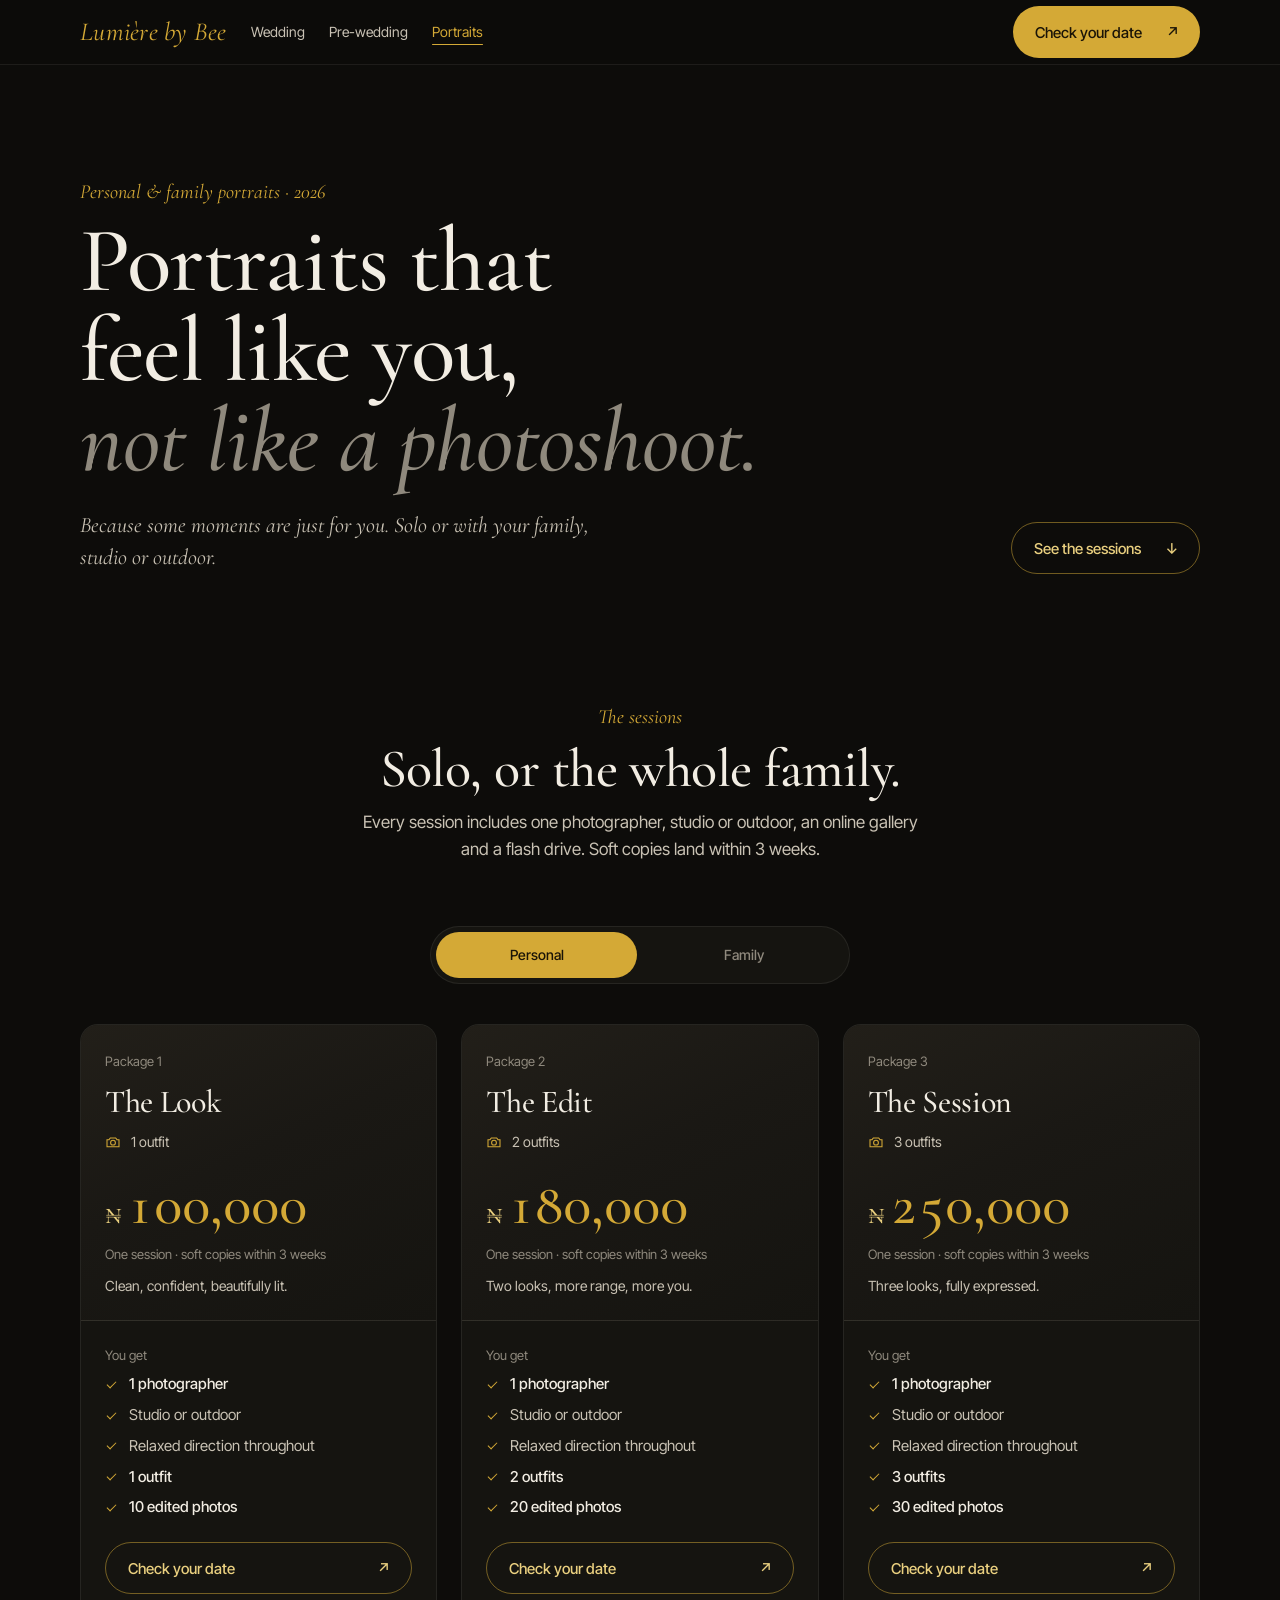
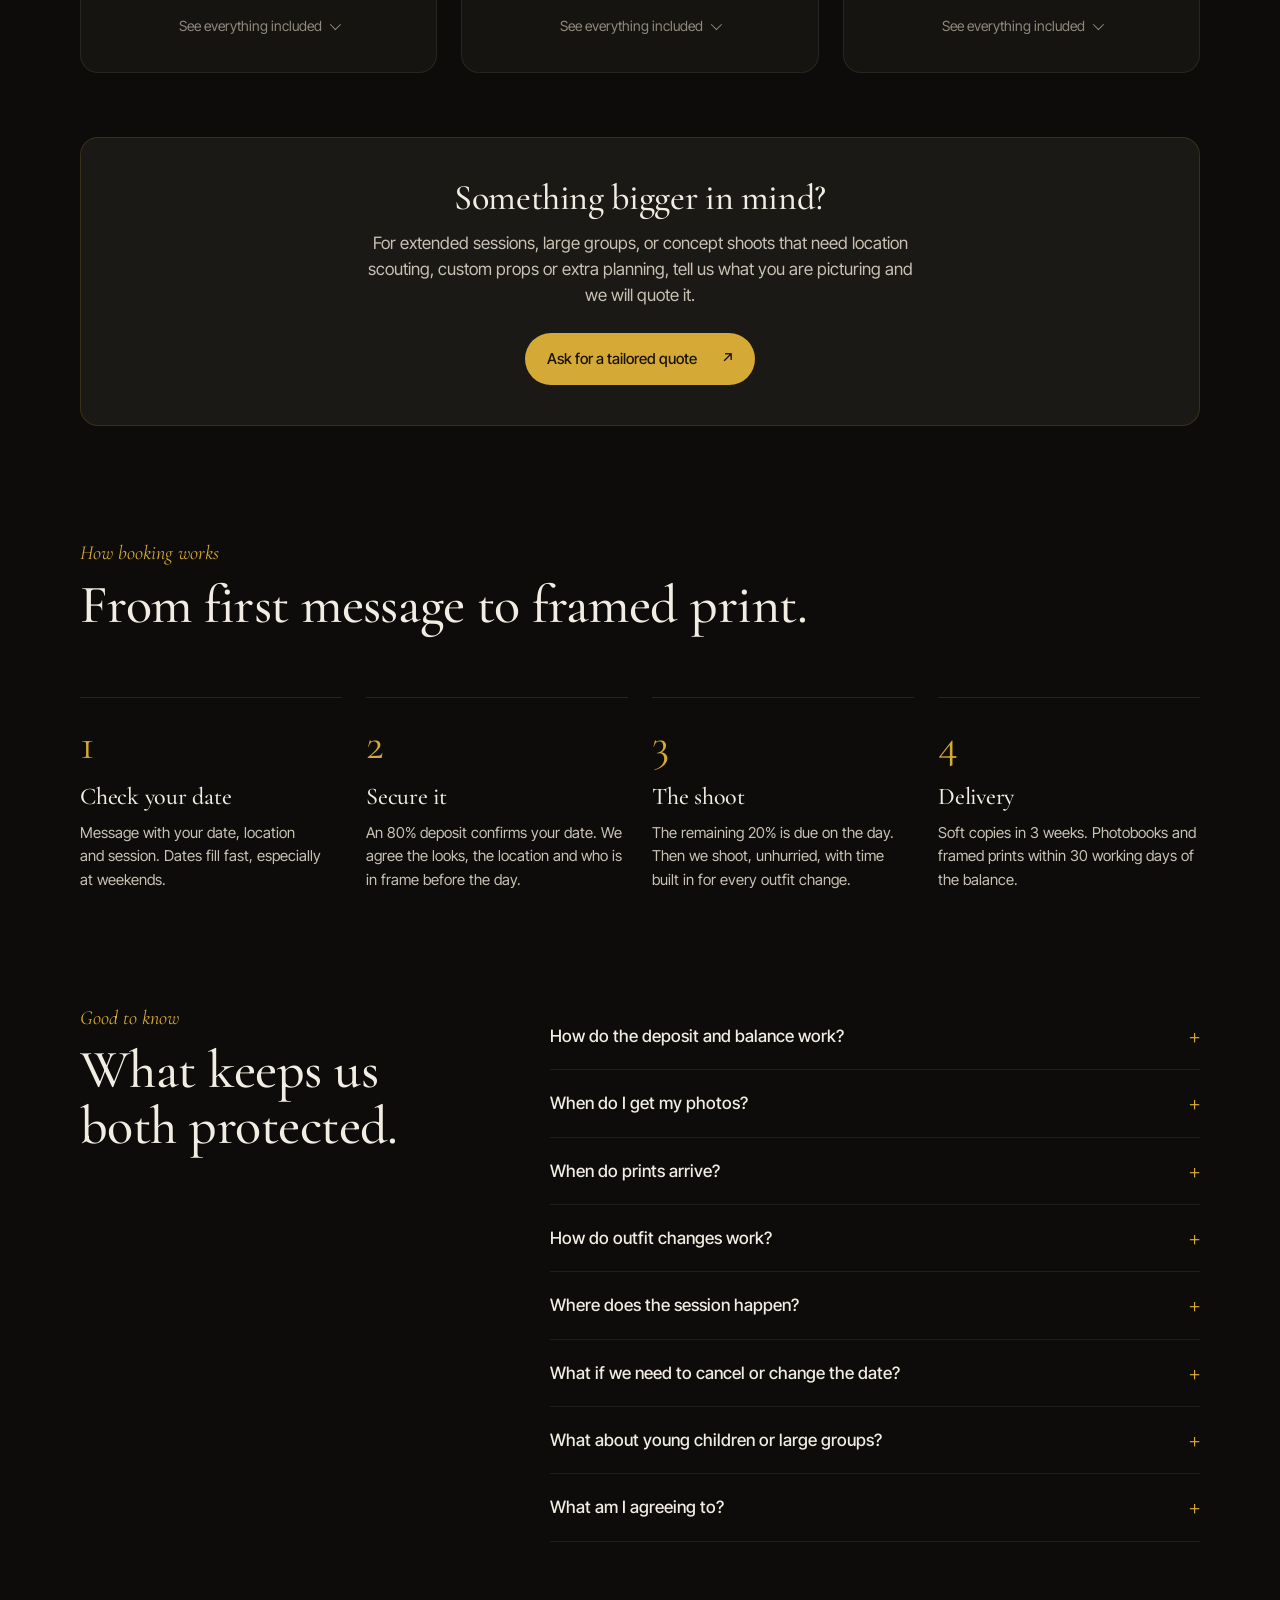
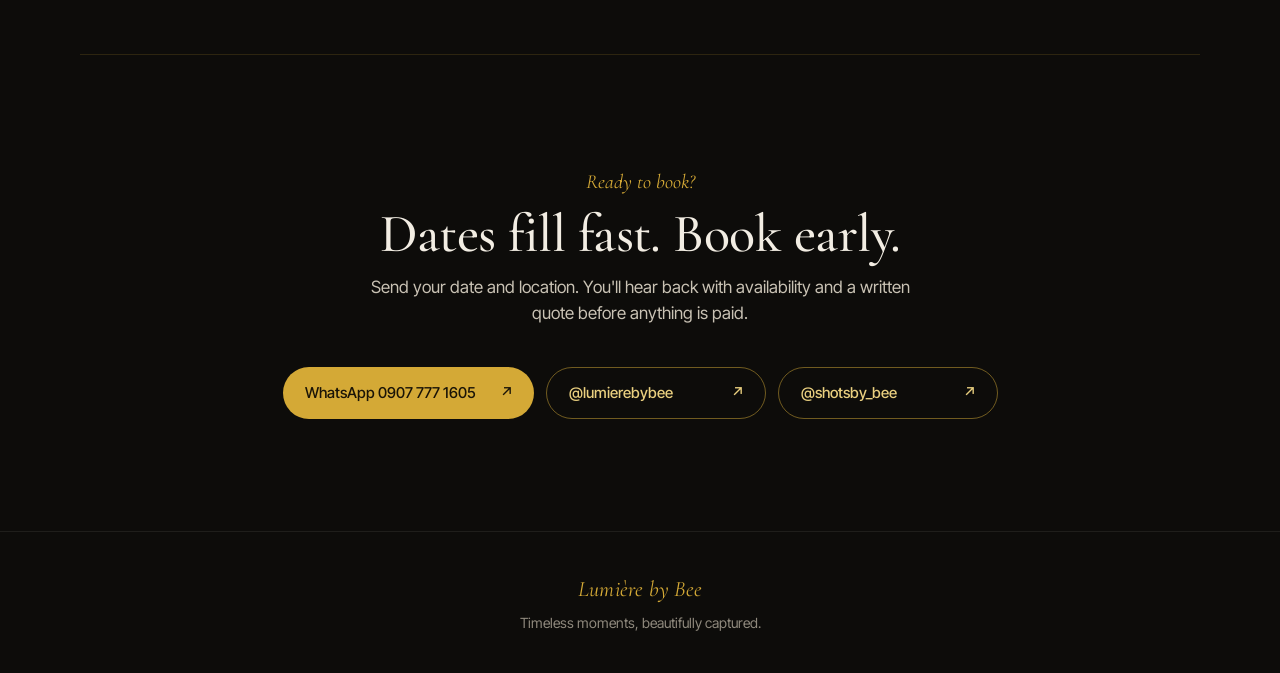
==== portraits/index.html @ f1820208 "Add pre-wedding and portraits pages on a shared design system Extract the shared layer so all three " ====
<!doctype html>
<html lang="en">
<head>
<meta charset="utf-8">
<meta name="viewport" content="width=device-width, initial-scale=1, viewport-fit=cover">
<title>Personal &amp; family portraits — Lumière by Bee</title>
<meta name="description" content="Personal and family portrait sessions from Lumière by Bee: personal sessions from ₦100,000 and family sessions from ₦150,000, studio or outdoor, with edited photos delivered in 3 weeks.">
<link rel="icon" href="data:image/svg+xml,<svg xmlns=%22http://www.w3.org/2000/svg%22 viewBox=%220 0 100 100%22><text y=%22.9em%22 font-size=%2290%22>📷</text></svg>">
<link rel="preconnect" href="https://fonts.googleapis.com">
<link rel="preconnect" href="https://fonts.gstatic.com" crossorigin>
<link href="https://fonts.googleapis.com/css2?family=Cormorant+Garamond:ital,wght@0,400;0,500;0,600;1,400;1,500&family=Inter+Tight:wght@400;500;600&display=swap" rel="stylesheet">
<link rel="stylesheet" href="../assets/site.css">
</head>
<body>

<nav class="nav" aria-label="Main">
  <div class="wrap">
    <a href="../" class="wordmark">Lumière by Bee</a>
    <ul class="nav-links">
      <li><a href="../">Wedding</a></li>
      <li><a href="../pre-wedding/">Pre-wedding</a></li>
      <li><a href="./" aria-current="page">Portraits</a></li>
    </ul>
    <a class="btn btn-gold nav-cta" target="_blank" rel="noopener noreferrer" href="https://wa.me/2349077771605?text=Hi%20Bee%2C%20I%27d%20like%20to%20check%20a%20date%20for%20a%20portrait%20session.%0A%0ADate%3A%20%0ALocation%3A%20"><span>Check your date</span><span aria-hidden="true">↗</span></a>
  </div>
</nav>

<main id="top" class="wrap">

  <section class="hero">
    <p class="kicker">Personal &amp; family portraits · 2026</p>
    <div class="hero-row">
      <div>
        <h1>Portraits that feel like you, <span>not like a photoshoot.</span></h1>
        <p class="lead">Because some moments are just for you. Solo or with your family, studio or outdoor.</p>
      </div>
      <a class="btn btn-line btn-inline" href="#packages"><span>See the sessions</span><span aria-hidden="true">↓</span></a>
    </div>
  </section>

  <section id="packages" class="section" style="padding-top:var(--s5)">
    <div class="section-head center">
      <p class="kicker">The sessions</p>
      <h2>Solo, or the whole family.</h2>
      <p class="lead">Every session includes one photographer, studio or outdoor, an online gallery and a flash drive. Soft copies land within 3 weeks.</p>
    </div>

    <div class="pick pick--2 mode-pick" role="radiogroup" aria-label="Session type">
      <input type="radio" name="mode" id="md-personal" value="personal" checked><label for="md-personal">Personal</label>
      <input type="radio" name="mode" id="md-family" value="family"><label for="md-family">Family</label>
    </div>

    <div class="tiers" id="tiers"></div>

    <div class="band">
      <h3>Something bigger in mind?</h3>
      <p class="lead">For extended sessions, large groups, or concept shoots that need location scouting, custom props or extra planning, tell us what you are picturing and we will quote it.</p>
      <a class="btn btn-gold btn-inline" target="_blank" rel="noopener noreferrer" href="https://wa.me/2349077771605?text=Hi%20Bee%2C%20I%27d%20like%20a%20tailored%20quote%20for%20a%20portrait%20session.%0A%0AWhat%20I%20have%20in%20mind%3A%20%0ADate%3A%20%0ALocation%3A%20"><span>Ask for a tailored quote</span><span aria-hidden="true">↗</span></a>
    </div>
  </section>

  <section id="how" class="section">
    <div class="section-head">
      <p class="kicker">How booking works</p>
      <h2>From first message to framed print.</h2>
    </div>
    <ol class="steps">
      <li><span class="step-no">1</span><h3>Check your date</h3><p>Message with your date, location and session. Dates fill fast, especially at weekends.</p></li>
      <li><span class="step-no">2</span><h3>Secure it</h3><p>An 80% deposit confirms your date. We agree the looks, the location and who is in frame before the day.</p></li>
      <li><span class="step-no">3</span><h3>The shoot</h3><p>The remaining 20% is due on the day. Then we shoot, unhurried, with time built in for every outfit change.</p></li>
      <li><span class="step-no">4</span><h3>Delivery</h3><p>Soft copies in 3&nbsp;weeks. Photobooks and framed prints within 30 working days of the balance.</p></li>
    </ol>
  </section>

  <section id="faq" class="section">
    <div class="faq-wrap">
      <div>
        <p class="kicker">Good to know</p>
        <h2>What keeps us both protected.</h2>
      </div>
      <div class="faq">
        <details><summary>How do the deposit and balance work?</summary><p>A minimum 80% deposit is required before your date is confirmed. The remaining 20% is due on the day of the session.</p></details>
        <details><summary>When do I get my photos?</summary><p>Soft copies are delivered within 3 weeks of the session.</p></details>
        <details><summary>When do prints arrive?</summary><p>All photobooks and framed prints are produced within 30 working days after the balance is settled.</p></details>
        <details><summary>How do outfit changes work?</summary><p>Allow 10–15 minutes for each change. That time is factored into the session, so there is no rush between looks.</p></details>
        <details><summary>Where does the session happen?</summary><p>Studio sessions take place in the photographer's studio. Outdoor sessions happen at a location agreed in advance. Travel outside the primary area is charged separately.</p></details>
        <details><summary>What if we need to cancel or change the date?</summary><p>Deposits are non-refundable but transferable to a new date with at least 14 days' notice.</p></details>
        <details><summary>What about young children or large groups?</summary><p>Young children, or groups over 8, may need extra time. We agree that before booking so the session is never rushed.</p></details>
        <details><summary>What am I agreeing to?</summary><p>Paying any deposit or invoice means you agree to Lumière by Bee's full Terms &amp; Conditions.</p></details>
      </div>
    </div>
  </section>

  <section id="book" class="closing">
    <p class="kicker">Ready to book?</p>
    <h2>Dates fill fast. Book early.</h2>
    <p class="lead">Send your date and location. You'll hear back with availability and a written quote before anything is paid.</p>
    <div class="contact">
      <a class="btn btn-gold" target="_blank" rel="noopener noreferrer" href="https://wa.me/2349077771605"><span>WhatsApp&nbsp;0907&nbsp;777&nbsp;1605</span><span aria-hidden="true">↗</span></a>
      <a class="btn btn-line" target="_blank" rel="noopener noreferrer" href="https://instagram.com/lumierebybee"><span>@lumierebybee</span><span aria-hidden="true">↗</span></a>
      <a class="btn btn-line" target="_blank" rel="noopener noreferrer" href="https://www.tiktok.com/@shotsby_bee"><span>@shotsby_bee</span><span aria-hidden="true">↗</span></a>
    </div>
  </section>
</main>

<footer>
  <span class="wordmark">Lumière by Bee</span>
  Timeless moments, beautifully captured.
</footer>

<script src="../assets/site.js"></script>
<script>
const WA = "2349077771605";
const naira = Lumiere.naira;

const PERSONAL_COMMON = ["<strong>1 photographer</strong>","Studio or outdoor","Relaxed direction throughout"];
const FAMILY_COMMON   = ["<strong>1 photographer</strong>","Studio or outdoor","Guided prompts, not stiff poses"];
const TAIL = ["Online gallery + flash drive"];

const PERSONAL = {
  p1:{no:"Package 1", name:"The Look", price:100000, who:"1 outfit", delivery:"3 weeks",
      tagline:"Clean, confident, beautifully lit.",
      gets:PERSONAL_COMMON.concat(["<strong>1 outfit</strong>","<strong>10 edited photos</strong>"]).concat(TAIL),
      specs:[["Outfits","1"],["Edited photos","10"],["Location","Studio or outdoor"],["Soft copies","Within 3 weeks"]]},
  p2:{no:"Package 2", name:"The Edit", price:180000, who:"2 outfits", delivery:"3 weeks",
      tagline:"Two looks, more range, more you.",
      gets:PERSONAL_COMMON.concat(["<strong>2 outfits</strong>","<strong>20 edited photos</strong>"]).concat(TAIL),
      specs:[["Outfits","2"],["Edited photos","20"],["Location","Studio or outdoor"],["Soft copies","Within 3 weeks"]]},
  p3:{no:"Package 3", name:"The Session", price:250000, who:"3 outfits", delivery:"3 weeks",
      tagline:"Three looks, fully expressed.",
      gets:PERSONAL_COMMON.concat(["<strong>3 outfits</strong>","<strong>30 edited photos</strong>"]).concat(TAIL),
      specs:[["Outfits","3"],["Edited photos","30"],["Location","Studio or outdoor"],["Soft copies","Within 3 weeks"]]}
};

const FAMILY = {
  p1:{no:"Package 1", name:"The Bond", price:150000, who:"1 outfit · up to 6 people", delivery:"3 weeks",
      tagline:"One coordinated look. Warm and real.",
      gets:FAMILY_COMMON.concat(["<strong>1 outfit</strong>","Up to <strong>6 people</strong>","<strong>15 edited photos</strong>"]).concat(TAIL),
      specs:[["Outfits","1"],["Group size","Up to 6 people"],["Edited photos","15"],["Location","Studio or outdoor"],["Soft copies","Within 3 weeks"]]},
  p2:{no:"Package 2", name:"The Family Edit", price:250000, who:"2 outfits · up to 6 people", delivery:"3 weeks",
      tagline:"Two looks, formal and relaxed.",
      gets:FAMILY_COMMON.concat(["<strong>2 outfits</strong>","Up to <strong>6 people</strong>","<strong>30 edited photos</strong>"]).concat(TAIL),
      specs:[["Outfits","2"],["Group size","Up to 6 people"],["Edited photos","30"],["Location","Studio or outdoor"],["Soft copies","Within 3 weeks"]]},
  p3:{no:"Package 3", name:"The Full Story", price:350000, who:"3 outfits · up to 8 people", delivery:"3 weeks", badge:"With prints", soft:true,
      tagline:"Three looks, the most complete session.",
      gets:FAMILY_COMMON.concat(["<strong>3 outfits</strong>","Up to <strong>8 people</strong>","<strong>45 edited photos</strong>","12×24 photobook","16×20 framed print"]).concat(TAIL),
      specs:[["Outfits","3"],["Group size","Up to 8 people"],["Edited photos","45"],["Prints","12×24 photobook and a 16×20 framed print"],["Soft copies","Within 3 weeks"]]}
};

const SETS = {personal:{label:"personal", packages:PERSONAL}, family:{label:"family", packages:FAMILY}};

function show(mode){
  const set = SETS[mode];
  Lumiere.renderTiers({
    packages: set.packages, wa: WA, builder: false, panelPrefix: "more-" + mode,
    unit: p => `One session · soft copies within ${p.delivery}`,
    tierMessage: p => `Hi Bee, I'd like to check a date for a ${set.label} portrait session: ${p.name} (${naira(p.price)}).\nDate: \nLocation: `
  });
}

/* #family opens the page on the family rate card. */
const initial = location.hash === "#family" ? "family" : "personal";
document.getElementById("md-" + initial).checked = true;
show(initial);

document.querySelectorAll('input[name="mode"]').forEach(r => r.addEventListener("change", () => {
  show(r.value);
  /* replaceState so sharing the URL keeps the mode without jumping the scroll */
  history.replaceState(null, "", r.value === "family" ? "#family" : location.pathname);
}));
</script>
</body>
</html>
---- assets/site.css ----
:root{
  color-scheme:dark;
  --bg:#0d0c0a; --panel:#151410; --panel-2:#1b1915; --line:rgba(212,169,54,.16); --line-soft:rgba(242,237,227,.08);
  --gold:#d4a936; --gold-soft:#e9cf7f; --gold-ink:#1a1407; --ivory:#f2ede3; --ink-soft:#c9c2b4; --muted:#8f897d;
  --serif:"Cormorant Garamond","Iowan Old Style",Georgia,"Times New Roman",serif;
  --sans:"Inter Tight","Helvetica Neue",Arial,sans-serif;
  --s1:8px; --s2:12px; --s3:24px; --s4:40px; --s5:64px; --s6:112px;
  --r-card:18px; --r-pill:999px;
  --fw-regular:400; --fw-medium:500; --fw-semibold:600;
  --z-nav:100; --z-sticky:200;
  box-sizing:border-box;
}
:root{--nav-h:72px}
@media (max-width:560px){:root{--nav-h:104px}}
@media (prefers-color-scheme:dark){:root:not([data-theme="light"]){--bg:#0d0c0a}}
:root[data-theme="dark"]{--bg:#0d0c0a}
html{scroll-padding-top:calc(env(safe-area-inset-top,0px) + var(--nav-h));scroll-behavior:smooth}
@media (prefers-reduced-motion:reduce){html{scroll-behavior:auto}*{transition:none!important;animation:none!important}}
*,*::before,*::after{box-sizing:inherit;margin:0;padding:0}
body{background:var(--bg);color:var(--ivory);font-family:var(--sans);font-size:16px;line-height:1.55;-webkit-font-smoothing:antialiased;-moz-osx-font-smoothing:grayscale;font-synthesis:none;overflow-wrap:break-word;-webkit-text-size-adjust:100%;text-size-adjust:100%}
a{color:inherit;text-decoration:none}
button{font:inherit;color:inherit;background:none;border:0;cursor:pointer}
a,button,input,label,summary{touch-action:manipulation}
:focus-visible{outline:2px solid var(--ivory);outline-offset:3px;border-radius:6px}
::selection{background:rgba(212,169,54,.3);color:var(--ivory)}
.sr-only{position:absolute;width:1px;height:1px;padding:0;margin:-1px;overflow:hidden;clip-path:inset(50%);white-space:nowrap;border:0}
.wrap{width:min(1120px,100% - 40px - env(safe-area-inset-left,0px) - env(safe-area-inset-right,0px));margin-inline:auto}

/* Nav */
.nav{position:sticky;top:0;z-index:var(--z-nav);background:rgba(13,12,10,.82);backdrop-filter:blur(12px);-webkit-backdrop-filter:blur(12px);border-bottom:1px solid var(--line-soft);padding-top:env(safe-area-inset-top,0px)}
.nav .wrap{display:grid;grid-template-areas:"brand links cta";grid-template-columns:auto 1fr auto;align-items:center;gap:var(--s3);min-height:64px}
.wordmark{font-family:var(--serif);font-style:italic;font-size:26px;color:var(--gold);letter-spacing:.01em}
.nav .wordmark{grid-area:brand;display:flex;align-items:center;min-height:44px}
.nav-links{grid-area:links;display:flex;align-items:center;gap:var(--s3);list-style:none;font-size:14px;color:var(--ink-soft)}
.nav-links li{display:flex}
.nav-links a{position:relative;display:flex;align-items:center;min-height:44px;white-space:nowrap}
.nav-links a[aria-current="page"]{color:var(--gold)}
.nav-links a[aria-current="page"]::after{content:"";position:absolute;inset-inline:0;bottom:9px;height:1.5px;background:var(--gold);border-radius:2px}
.nav-cta{grid-area:cta;justify-content:center;min-height:44px;padding-block:0;padding-inline:18px 16px;gap:8px;font-size:14px;white-space:nowrap}
@media (max-width:560px){
  .nav .wrap{grid-template-areas:"brand cta" "links links";grid-template-columns:1fr auto;row-gap:0;column-gap:var(--s2);padding-block:4px 0}
  .wordmark{font-size:21px}
  .nav-links{justify-content:space-between;width:100%;gap:var(--s1);font-size:13px}
  .nav-cta{padding-inline:14px 12px;font-size:13px}
}

/* Type */
.kicker{font-family:var(--serif);font-style:italic;font-size:20px;color:var(--gold);margin-bottom:var(--s1)}
h1,h2,h3{font-family:var(--serif);font-weight:var(--fw-medium);letter-spacing:-.01em}
h3{text-wrap:balance}
h1{font-size:clamp(44px,7.4vw,92px);line-height:.98;text-wrap:balance}
h1 span{display:block;font-style:italic;color:var(--muted)}
h2{font-size:clamp(34px,4.6vw,54px);line-height:1.04;text-wrap:balance}
.lead{font-size:17px;color:var(--ink-soft);max-width:56ch;margin-top:var(--s2);text-wrap:pretty}

/* Hero */
.hero{padding:var(--s6) 0 var(--s5)}
.hero-row{display:grid;grid-template-columns:1fr auto;align-items:end;gap:var(--s4)}
.hero .lead{font-family:var(--serif);font-style:italic;font-size:22px;line-height:1.45;margin-top:var(--s3)}
@media (max-width:760px){.hero{padding-top:var(--s5)}.hero-row{grid-template-columns:1fr}}

/* Buttons */
.btn{display:flex;align-items:center;justify-content:space-between;gap:var(--s3);min-height:52px;padding-block:14px;padding-inline:22px 20px;border-radius:var(--r-pill);font-weight:var(--fw-medium);font-size:15px;line-height:1;transition:background .15s ease-out,color .15s ease-out,transform .15s ease-out}
.btn:active{transform:scale(.96)}
.btn-gold{background:var(--gold);color:var(--gold-ink)}
.btn-line{border:1px solid rgba(212,169,54,.5);color:var(--gold-soft)}
.btn-quiet{border-color:var(--line-soft);color:var(--ink-soft)}
.btn-inline{display:inline-flex}

/* Sections */
.section{padding:var(--s6) 0 0}
.section-head{margin-bottom:var(--s5)}
.section-head.center{text-align:center}
.section-head.center .lead{margin-inline:auto}

/* Tiers */
.tiers{display:grid;grid-template-columns:repeat(3,minmax(0,1fr));gap:var(--s3);align-items:start}
@media (max-width:980px){.tiers{grid-template-columns:1fr;max-width:560px;margin-inline:auto}}
.tier{display:flex;flex-direction:column;background:var(--panel);border:1px solid var(--line-soft);border-radius:var(--r-card);overflow:hidden}
.tier-head{padding:var(--s3);background:linear-gradient(155deg,#221f19 0%,#1a1814 45%,#151410 100%);border-bottom:1px solid var(--line-soft)}
.tier-featured{border-color:rgba(212,169,54,.45);box-shadow:0 0 0 1px rgba(212,169,54,.12),0 30px 80px -40px rgba(212,169,54,.35)}
.tier-featured .tier-head{background:linear-gradient(155deg,#3a2f12 0%,#2a2311 32%,#1b1813 70%,#151410 100%)}
.tier-top{display:flex;align-items:center;gap:var(--s1);min-height:24px;margin-bottom:var(--s2)}
.tier-no{font-size:13px;color:var(--muted)}
.badge{font-size:12px;font-weight:var(--fw-semibold);padding:4px 10px;border-radius:var(--r-pill);background:var(--gold);color:var(--gold-ink);white-space:nowrap;user-select:none}
.badge-soft{background:transparent;color:var(--gold-soft);border:1px solid rgba(212,169,54,.4)}
.tier-top .badge{margin-inline-start:auto}
.tier h3{font-size:32px;line-height:1.05}
.tier-who{display:flex;align-items:center;gap:10px;margin-top:var(--s2);font-size:14px;color:var(--ink-soft)}
.tier-who svg{flex:none;color:var(--gold)}
.tier-price{display:flex;align-items:baseline;gap:4px;margin-top:var(--s3);font-variant-numeric:tabular-nums}
.tier-price .cur{font-family:var(--serif);font-size:30px;color:var(--gold-soft)}
.tier-price .amt{font-family:var(--serif);font-size:58px;line-height:1;font-weight:500;color:var(--gold)}
.tier-unit{font-size:13px;color:var(--muted);margin-top:6px}
.tier-value{margin-top:var(--s2);padding:10px 12px;border-radius:10px;background:rgba(212,169,54,.08);border:1px solid var(--line);font-size:14px;line-height:1.4;color:var(--ivory)}
.tier-body{display:flex;flex-direction:column;padding:var(--s3);flex:1}
.gets-head{font-size:13px;color:var(--muted);margin-bottom:var(--s1)}
.list{list-style:none;display:grid;gap:9px}
.list li{position:relative;padding-inline-start:24px;font-size:15px;line-height:1.45;color:var(--ink-soft);text-wrap:pretty}
.list li::before{content:"";position:absolute;inset-inline-start:2px;top:.5em;width:9px;height:5px;border-left:1.5px solid var(--gold);border-bottom:1.5px solid var(--gold);transform:rotate(-45deg);pointer-events:none}
.list li strong{color:var(--ivory);font-weight:var(--fw-medium)}
.tier-foot{display:grid;gap:10px;margin-top:var(--s3)}
.more-toggle{display:flex;align-items:center;justify-content:center;gap:8px;min-height:44px;font-size:14px;color:var(--muted);user-select:none}
.chev{width:8px;height:8px;flex:none;border-right:1.5px solid currentColor;border-bottom:1.5px solid currentColor;transform:rotate(45deg) translateY(-2px);transition:transform .2s ease-out;pointer-events:none}
.more-toggle[aria-expanded="true"] .chev{transform:rotate(-135deg) translateY(-2px)}
.more-panel{display:grid;grid-template-rows:0fr;transition:grid-template-rows .25s ease}
.more-panel:not([inert]){grid-template-rows:1fr}
.panel-inner{overflow:hidden;min-height:0}
.specs{display:grid;grid-template-columns:auto 1fr;gap:10px 18px;padding-top:var(--s3);margin-top:var(--s2);border-top:1px solid var(--line-soft);font-size:14px}
.specs dt{color:var(--muted)}
.specs dd{color:var(--ink-soft)}
.fine{font-size:14px;color:var(--muted);text-align:center;margin-top:var(--s3);max-width:70ch;margin-inline:auto;text-wrap:pretty}

/* Builder */
.builder{display:grid;grid-template-columns:minmax(0,1.5fr) minmax(300px,1fr);gap:var(--s5);align-items:start}
@media (max-width:900px){.builder{grid-template-columns:1fr;gap:var(--s3)}}
.pick{position:relative;display:grid;grid-template-columns:repeat(3,1fr);gap:6px;padding:5px;border:1px solid var(--line-soft);border-radius:var(--r-pill);background:var(--panel);margin-bottom:var(--s4)}
.pick label{display:flex;align-items:center;justify-content:center;min-height:46px;padding:0 10px;border-radius:var(--r-pill);font-size:14px;font-weight:var(--fw-medium);color:var(--muted);cursor:pointer;text-align:center;line-height:1.15;user-select:none;transition:background .15s ease-out,color .15s ease-out}
.pick input{position:absolute;opacity:0;pointer-events:none}
.pick input:checked+label{background:var(--gold);color:var(--gold-ink)}
.pick input:focus-visible+label{outline:2px solid var(--ivory);outline-offset:2px}
.group+.group{margin-top:var(--s4)}
.group-title{font-family:var(--serif);font-size:26px;padding-bottom:var(--s2);border-bottom:1px solid var(--line)}
.row{display:flex;align-items:center;justify-content:space-between;gap:var(--s3);padding:18px 0;border-bottom:1px solid var(--line-soft)}
.row-text h4{font-weight:500;font-size:16px}
.row-text p{font-size:14px;color:var(--muted);margin-top:2px;text-wrap:pretty}
.row-side{display:flex;align-items:center;gap:var(--s3);flex:none}
.row-price{font-variant-numeric:tabular-nums;font-size:16px;color:var(--gold-soft);min-width:84px;text-align:end}
.stepper{display:flex;align-items:center;border:1px solid var(--line-soft);border-radius:var(--r-pill)}
.stepper button{width:44px;height:44px;border-radius:50%;font-size:18px;color:var(--ink-soft);user-select:none;transition:color .15s ease-out,transform .15s ease-out}
.stepper button:active:not(:disabled){transform:scale(.96)}
.stepper button:disabled{opacity:.45;cursor:default}
.stepper output{min-width:22px;text-align:center;font-variant-numeric:tabular-nums}
.switch{position:relative;flex:none;width:52px;height:30px;border-radius:var(--r-pill);background:#2a2822;border:1px solid var(--line-soft);transition:background .15s ease-out;user-select:none}
.switch::before{content:"";position:absolute;inset:-7px 0}
.switch::after{content:"";position:absolute;top:3px;left:3px;width:22px;height:22px;border-radius:50%;background:var(--ink-soft);transition:transform .2s ease-out,background .15s ease-out}
.switch[aria-checked="true"]{background:var(--gold)}
.switch[aria-checked="true"]::after{transform:translateX(22px);background:var(--gold-ink)}
.included{font-size:13px;color:var(--gold-soft);padding:6px 12px;border:1px solid var(--line);border-radius:var(--r-pill);white-space:nowrap}
.row.is-included .row-price{text-decoration:line-through;color:var(--muted)}
.row-flag{color:var(--gold-soft)}
.row-info .row-price{color:var(--muted)}
.tag-muted{font-size:13px;color:var(--muted);padding:6px 12px;border:1px solid var(--line-soft);border-radius:var(--r-pill);white-space:nowrap}
@media (max-width:520px){.row{flex-wrap:wrap}.row-side{width:100%;justify-content:space-between}.row-price{text-align:left}}

.summary{position:sticky;top:88px;z-index:var(--z-sticky);background:var(--panel);border:1px solid var(--line);border-radius:var(--r-card);padding:var(--s3)}
.summary h3{font-size:28px}
.sum-lines{list-style:none;margin-top:var(--s2);display:grid;gap:8px;font-size:14px;color:var(--ink-soft)}
.sum-lines li{display:flex;justify-content:space-between;gap:var(--s2);font-variant-numeric:tabular-nums}
.sum-lines li span:last-child{white-space:nowrap}
.sum-lines .pkg{color:var(--ivory)}
.sum-empty{color:var(--muted);font-family:var(--serif);font-style:italic;font-size:15px}
.sum-total{margin-top:var(--s3);padding-top:var(--s3);border-top:1px solid var(--line)}
.sum-total .label{font-size:14px;color:var(--muted)}
.sum-total .big{font-family:var(--serif);font-size:52px;line-height:1.05;color:var(--gold);font-variant-numeric:tabular-nums}
.pay{display:grid;gap:6px;margin:var(--s2) 0 var(--s3);font-size:14px}
.pay div{display:flex;justify-content:space-between;gap:var(--s2);font-variant-numeric:tabular-nums}
.pay dt{color:var(--muted)}
.pay dd{color:var(--ivory)}
.summary .fine{text-align:start;margin-top:var(--s2);font-size:13px}
@media (max-width:900px){
  .summary{position:sticky;top:auto;bottom:calc(env(safe-area-inset-bottom,0px) + 12px);box-shadow:0 -20px 60px -10px #000}
  .summary .collapsible{display:none}
  .summary.open .collapsible{display:block}
  .summary h3{font-size:22px}
  .sum-total{margin-top:0;padding-top:0;border-top:0;display:flex;align-items:baseline;justify-content:space-between}
  .sum-total .big{font-size:38px}
}
.sum-toggle{display:none}
@media (max-width:900px){.sum-toggle{display:flex;align-items:center;gap:8px;font-size:14px;color:var(--muted);min-height:44px;margin-bottom:6px;user-select:none}}

/* Steps */
.steps{list-style:none;display:grid;grid-template-columns:repeat(4,1fr);gap:var(--s3);counter-reset:s}
@media (max-width:900px){.steps{grid-template-columns:1fr 1fr}}
@media (max-width:520px){.steps{grid-template-columns:1fr}}
.steps li{border-top:1px solid var(--line);padding-top:var(--s3)}
.step-no{font-family:var(--serif);font-size:44px;color:var(--gold);line-height:1}
.steps h3{font-size:24px;margin-top:var(--s2)}
.steps p{font-size:15px;color:var(--ink-soft);margin-top:6px;text-wrap:pretty}

/* FAQ */
.faq-wrap{display:grid;grid-template-columns:1fr 1.6fr;gap:var(--s5)}
@media (max-width:900px){.faq-wrap{grid-template-columns:1fr;gap:var(--s3)}}
.faq details{border-bottom:1px solid var(--line-soft)}
.faq summary{list-style:none;display:flex;justify-content:space-between;gap:var(--s3);padding:20px 0;font-size:17px;font-weight:var(--fw-medium);cursor:pointer;text-wrap:balance}
.faq summary::-webkit-details-marker{display:none}
.faq summary::after{content:"+";font-family:var(--serif);font-size:28px;line-height:.8;color:var(--gold);transition:transform .2s ease-out;pointer-events:none;user-select:none}
.faq details[open] summary::after{transform:rotate(45deg)}
.faq p{padding-bottom:20px;color:var(--ink-soft);max-width:62ch;text-wrap:pretty}

/* Closing */
.closing{margin:var(--s6) 0 0;padding:var(--s6) 0;border-top:1px solid var(--line);text-align:center}
.closing .lead{margin-inline:auto}
.contact{display:flex;flex-wrap:wrap;justify-content:center;gap:var(--s2);margin-top:var(--s4)}
.contact .btn{min-width:220px}
footer{padding-block:var(--s4) calc(var(--s4) + env(safe-area-inset-bottom,0px));border-top:1px solid var(--line-soft);text-align:center;font-size:14px;color:var(--muted)}
footer .wordmark{font-size:22px;display:block;margin-bottom:6px}

/* Hover only where a real pointer exists — otherwise taps leave stuck hover states */
@media (hover:hover) and (pointer:fine){
  .nav-links a:hover{color:var(--ivory)}
  .btn-gold:hover{background:var(--gold-soft)}
  .btn-line:hover{background:rgba(212,169,54,.08)}
  .more-toggle:hover{color:var(--ivory)}
  .sum-toggle:hover{color:var(--ivory)}
  .stepper button:hover:not(:disabled){color:var(--gold)}
  .faq summary:hover{color:var(--gold-soft)}
  .pick input:not(:checked)+label:hover{color:var(--ink-soft)}
}

/* Tier tagline — pre-wedding and portraits rate cards carry a descriptive line */
.tier-tag{margin-top:var(--s2);font-size:14px;line-height:1.45;color:var(--ink-soft);text-wrap:pretty}

/* Two-up segmented control (portraits Personal/Family) */
.pick--2{grid-template-columns:repeat(2,1fr)}
.mode-pick{max-width:420px;margin-inline:auto;margin-bottom:var(--s4)}

/* Tailored-quote band (portraits) */
.band{margin-top:var(--s5);padding:var(--s4) var(--s3);background:var(--panel-2);border:1px solid var(--line);border-radius:var(--r-card);text-align:center}
.band h3{font-family:var(--serif);font-size:clamp(26px,3.2vw,36px);line-height:1.1}
.band .lead{margin-inline:auto;margin-bottom:var(--s3)}
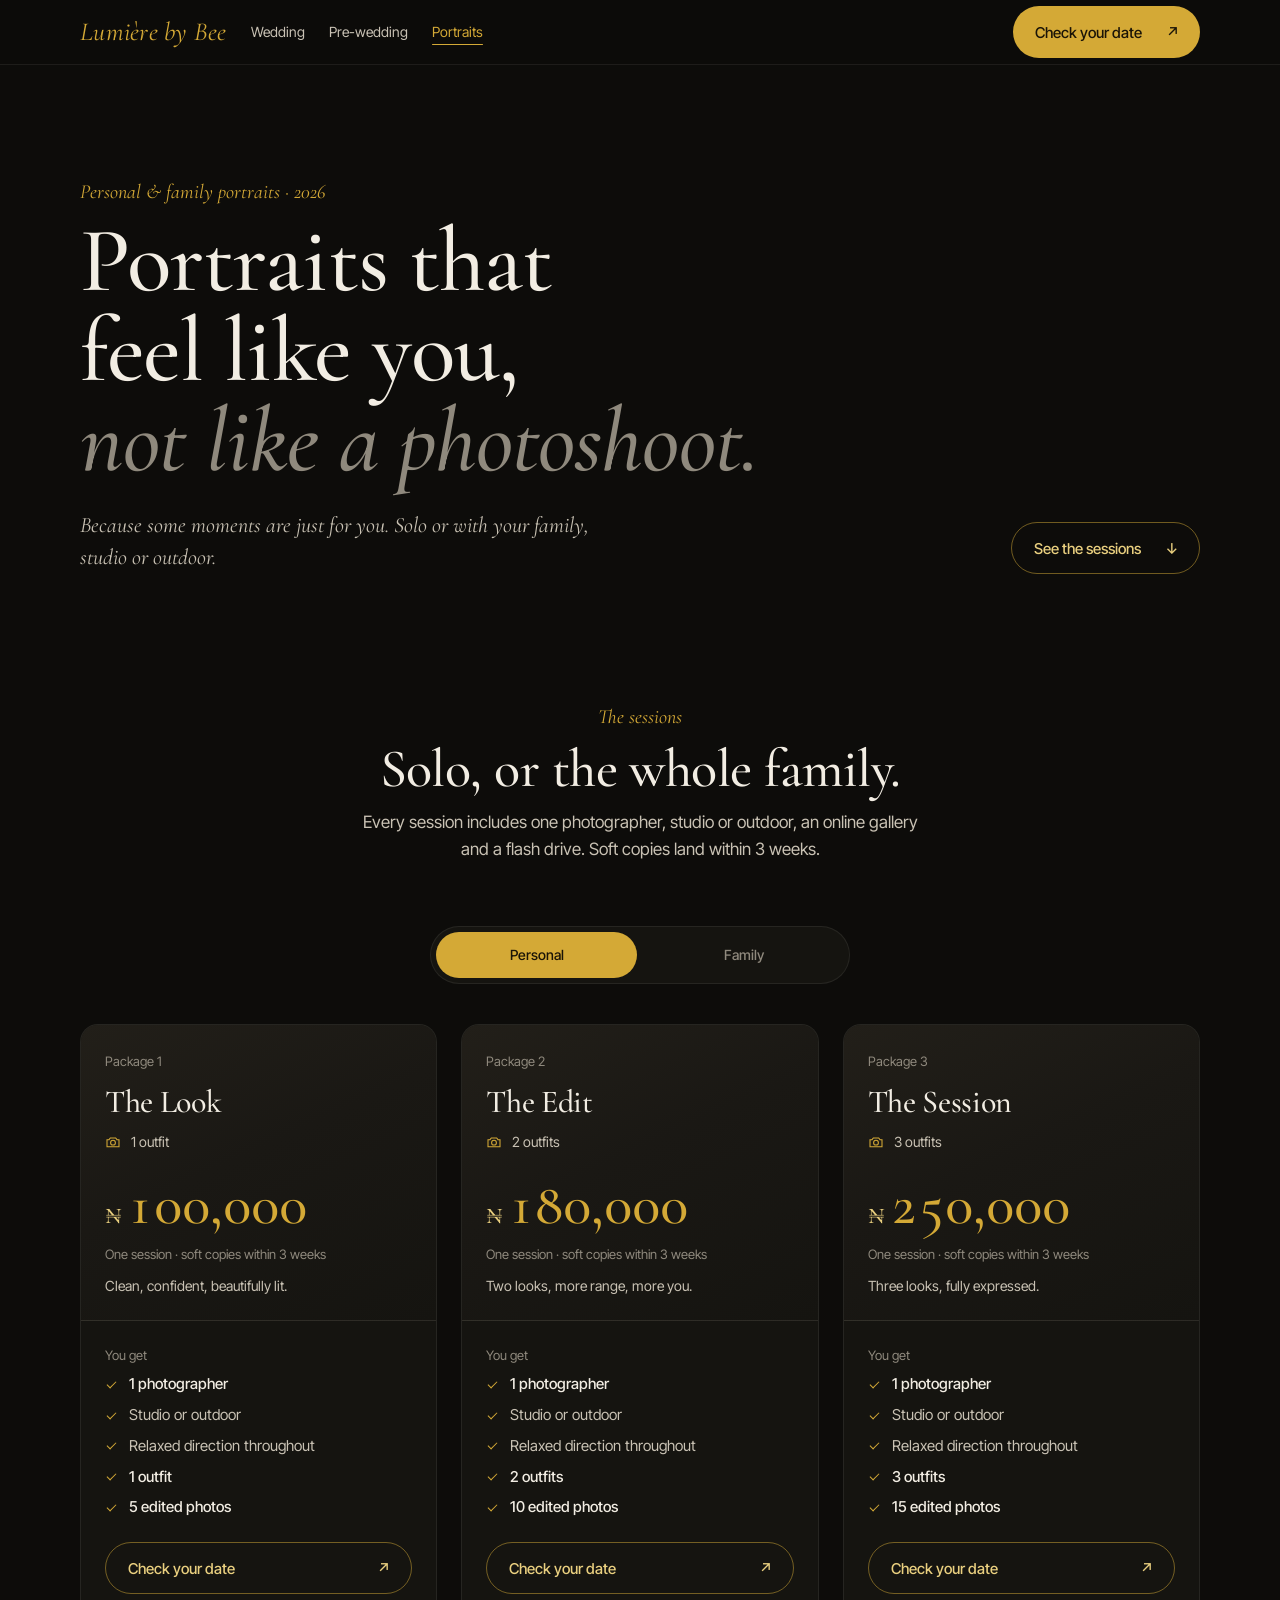
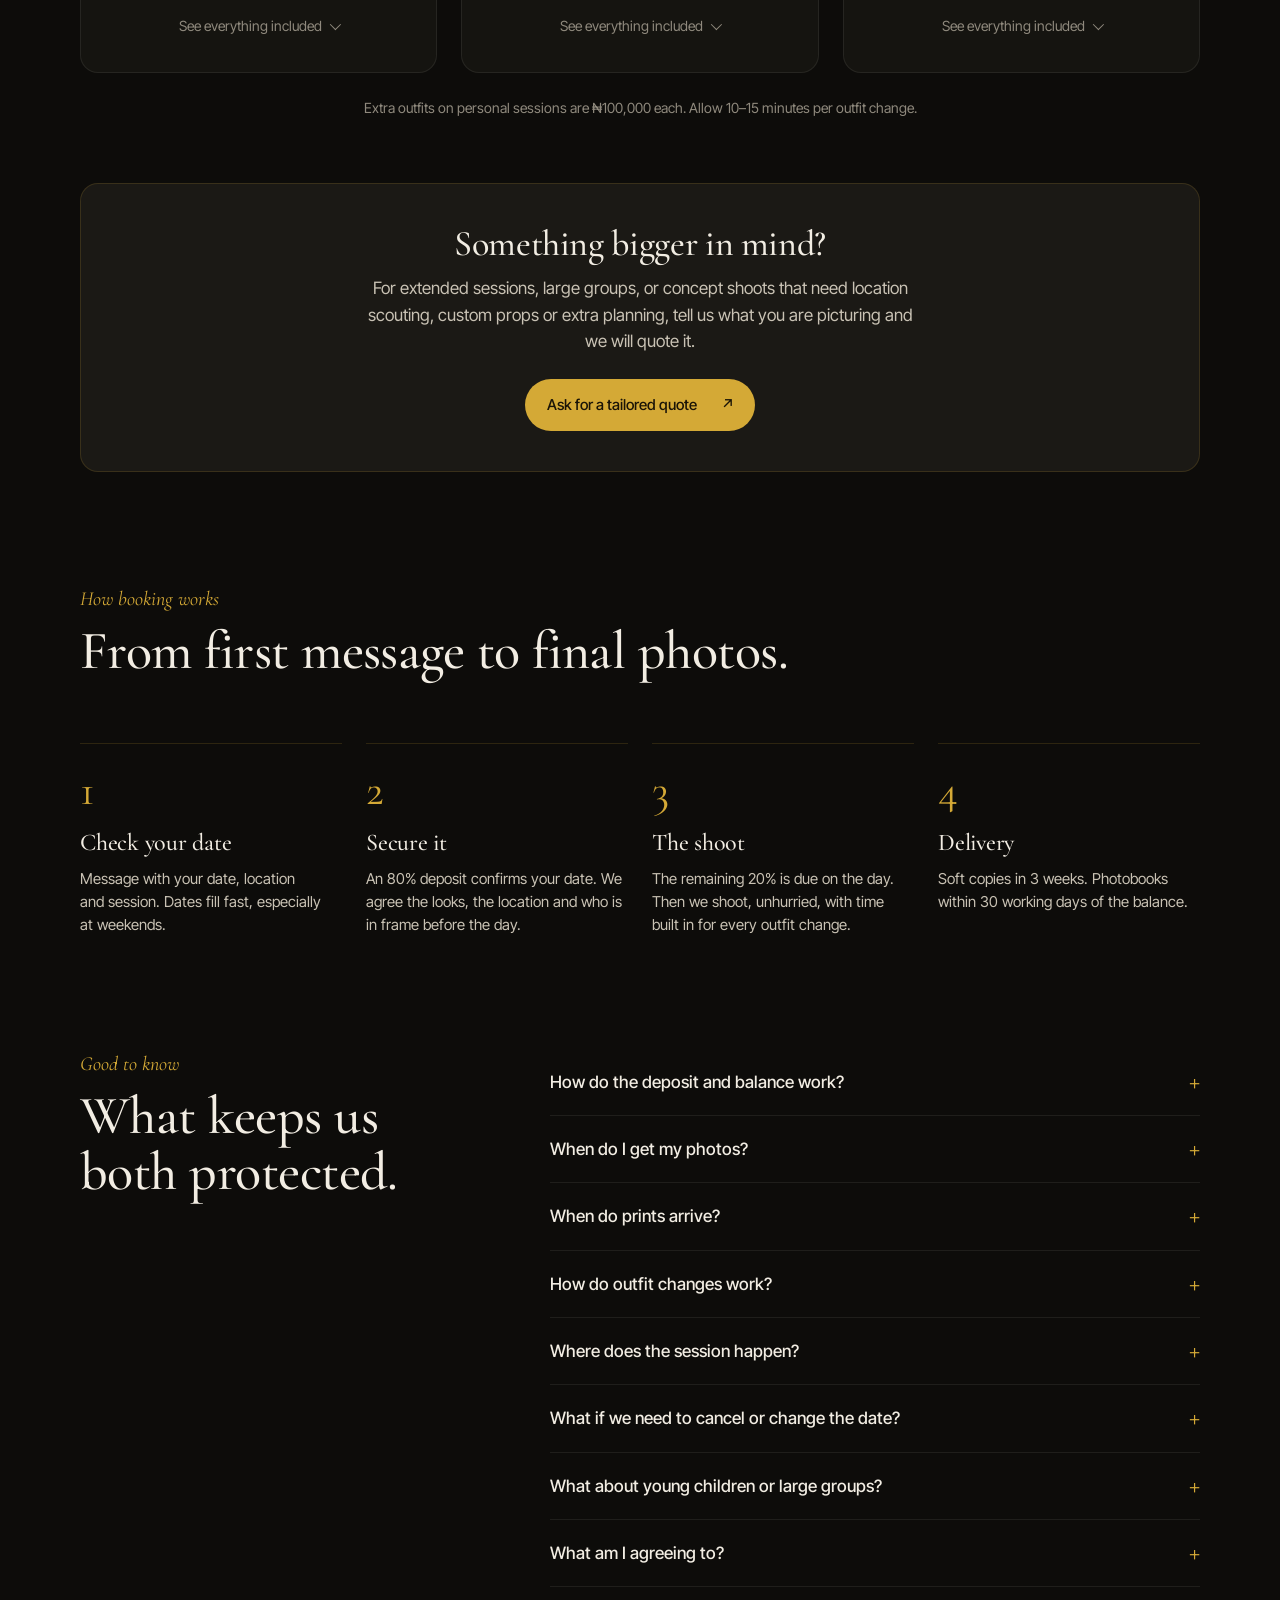
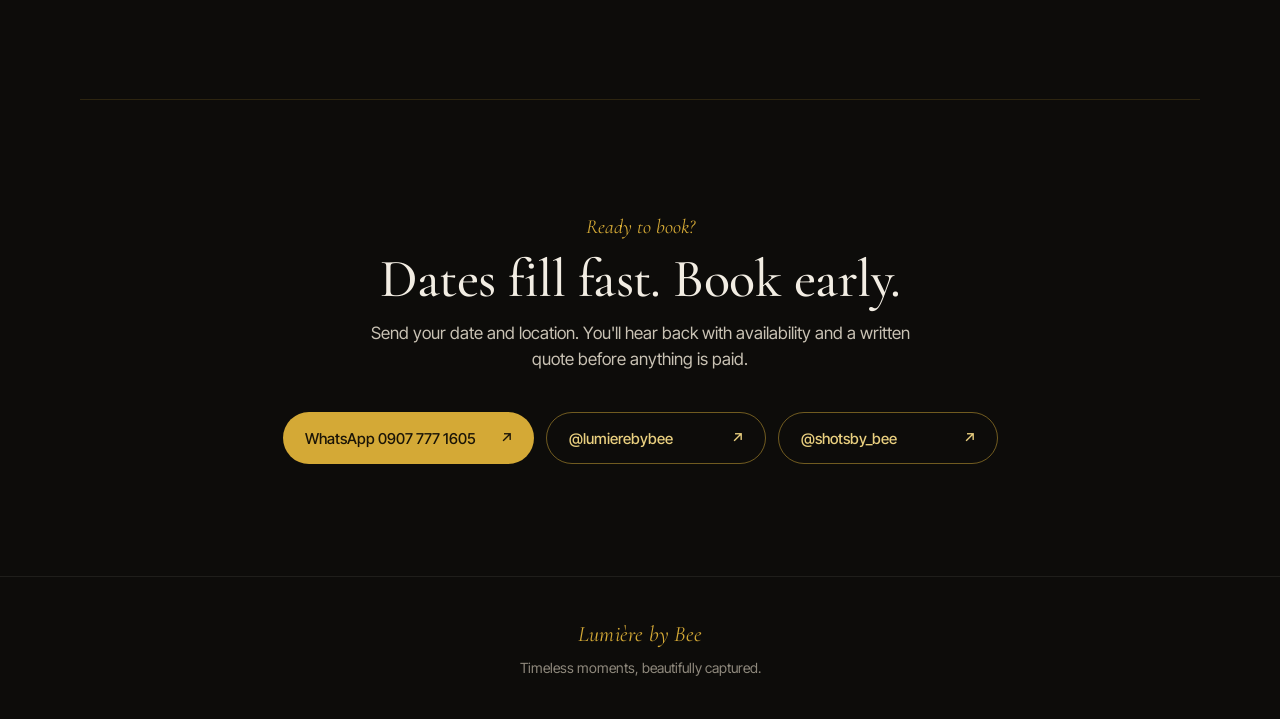
==== commit c794218c: "Apply client pricing revisions across all rate cards - Wedding: The Love Story is now ₦800,000. Fram" ====
--- a/portraits/index.html
+++ b/portraits/index.html
@@ -52,6 +52,8 @@
 
     <div class="tiers" id="tiers"></div>
 
+    <p class="fine" id="extraOutfit"></p>
+
     <div class="band">
       <h3>Something bigger in mind?</h3>
       <p class="lead">For extended sessions, large groups, or concept shoots that need location scouting, custom props or extra planning, tell us what you are picturing and we will quote it.</p>
@@ -62,13 +64,13 @@
   <section id="how" class="section">
     <div class="section-head">
       <p class="kicker">How booking works</p>
-      <h2>From first message to framed print.</h2>
+      <h2>From first message to final photos.</h2>
     </div>
     <ol class="steps">
       <li><span class="step-no">1</span><h3>Check your date</h3><p>Message with your date, location and session. Dates fill fast, especially at weekends.</p></li>
       <li><span class="step-no">2</span><h3>Secure it</h3><p>An 80% deposit confirms your date. We agree the looks, the location and who is in frame before the day.</p></li>
       <li><span class="step-no">3</span><h3>The shoot</h3><p>The remaining 20% is due on the day. Then we shoot, unhurried, with time built in for every outfit change.</p></li>
-      <li><span class="step-no">4</span><h3>Delivery</h3><p>Soft copies in 3&nbsp;weeks. Photobooks and framed prints within 30 working days of the balance.</p></li>
+      <li><span class="step-no">4</span><h3>Delivery</h3><p>Soft copies in 3&nbsp;weeks. Photobooks within 30 working days of the balance.</p></li>
     </ol>
   </section>
 
@@ -81,11 +83,11 @@
       <div class="faq">
         <details><summary>How do the deposit and balance work?</summary><p>A minimum 80% deposit is required before your date is confirmed. The remaining 20% is due on the day of the session.</p></details>
         <details><summary>When do I get my photos?</summary><p>Soft copies are delivered within 3 weeks of the session.</p></details>
-        <details><summary>When do prints arrive?</summary><p>All photobooks and framed prints are produced within 30 working days after the balance is settled.</p></details>
+        <details><summary>When do prints arrive?</summary><p>All photobooks are produced within 30 working days after the balance is settled.</p></details>
         <details><summary>How do outfit changes work?</summary><p>Allow 10–15 minutes for each change. That time is factored into the session, so there is no rush between looks.</p></details>
         <details><summary>Where does the session happen?</summary><p>Studio sessions take place in the photographer's studio. Outdoor sessions happen at a location agreed in advance. Travel outside the primary area is charged separately.</p></details>
         <details><summary>What if we need to cancel or change the date?</summary><p>Deposits are non-refundable but transferable to a new date with at least 14 days' notice.</p></details>
-        <details><summary>What about young children or large groups?</summary><p>Young children, or groups over 8, may need extra time. We agree that before booking so the session is never rushed.</p></details>
+        <details><summary>What about young children or large groups?</summary><p>Young children, or groups larger than your package covers, may need extra time. We agree that before booking so the session is never rushed.</p></details>
         <details><summary>What am I agreeing to?</summary><p>Paying any deposit or invoice means you agree to Lumière by Bee's full Terms &amp; Conditions.</p></details>
       </div>
     </div>
@@ -120,37 +122,42 @@
 const PERSONAL = {
   p1:{no:"Package 1", name:"The Look", price:100000, who:"1 outfit", delivery:"3 weeks",
       tagline:"Clean, confident, beautifully lit.",
-      gets:PERSONAL_COMMON.concat(["<strong>1 outfit</strong>","<strong>10 edited photos</strong>"]).concat(TAIL),
-      specs:[["Outfits","1"],["Edited photos","10"],["Location","Studio or outdoor"],["Soft copies","Within 3 weeks"]]},
+      gets:PERSONAL_COMMON.concat(["<strong>1 outfit</strong>","<strong>5 edited photos</strong>"]).concat(TAIL),
+      specs:[["Outfits","1"],["Edited photos","5"],["Location","Studio or outdoor"],["Soft copies","Within 3 weeks"],["Extra outfit","₦100,000 each"]]},
   p2:{no:"Package 2", name:"The Edit", price:180000, who:"2 outfits", delivery:"3 weeks",
       tagline:"Two looks, more range, more you.",
-      gets:PERSONAL_COMMON.concat(["<strong>2 outfits</strong>","<strong>20 edited photos</strong>"]).concat(TAIL),
-      specs:[["Outfits","2"],["Edited photos","20"],["Location","Studio or outdoor"],["Soft copies","Within 3 weeks"]]},
+      gets:PERSONAL_COMMON.concat(["<strong>2 outfits</strong>","<strong>10 edited photos</strong>"]).concat(TAIL),
+      specs:[["Outfits","2"],["Edited photos","10"],["Location","Studio or outdoor"],["Soft copies","Within 3 weeks"],["Extra outfit","₦100,000 each"]]},
   p3:{no:"Package 3", name:"The Session", price:250000, who:"3 outfits", delivery:"3 weeks",
       tagline:"Three looks, fully expressed.",
-      gets:PERSONAL_COMMON.concat(["<strong>3 outfits</strong>","<strong>30 edited photos</strong>"]).concat(TAIL),
-      specs:[["Outfits","3"],["Edited photos","30"],["Location","Studio or outdoor"],["Soft copies","Within 3 weeks"]]}
+      gets:PERSONAL_COMMON.concat(["<strong>3 outfits</strong>","<strong>15 edited photos</strong>"]).concat(TAIL),
+      specs:[["Outfits","3"],["Edited photos","15"],["Location","Studio or outdoor"],["Soft copies","Within 3 weeks"],["Extra outfit","₦100,000 each"]]}
 };
 
 const FAMILY = {
-  p1:{no:"Package 1", name:"The Bond", price:150000, who:"1 outfit · up to 6 people", delivery:"3 weeks",
+  p1:{no:"Package 1", name:"The Bond", price:150000, who:"1 outfit · up to 4 people", delivery:"3 weeks",
       tagline:"One coordinated look. Warm and real.",
-      gets:FAMILY_COMMON.concat(["<strong>1 outfit</strong>","Up to <strong>6 people</strong>","<strong>15 edited photos</strong>"]).concat(TAIL),
-      specs:[["Outfits","1"],["Group size","Up to 6 people"],["Edited photos","15"],["Location","Studio or outdoor"],["Soft copies","Within 3 weeks"]]},
-  p2:{no:"Package 2", name:"The Family Edit", price:250000, who:"2 outfits · up to 6 people", delivery:"3 weeks",
+      gets:FAMILY_COMMON.concat(["<strong>1 outfit</strong>","Up to <strong>4 people</strong>","<strong>7 edited photos</strong>"]).concat(TAIL),
+      specs:[["Outfits","1"],["Group size","Up to 4 people"],["Edited photos","7"],["Location","Studio or outdoor"],["Soft copies","Within 3 weeks"],["Extra outfit","₦150,000 each"]]},
+  p2:{no:"Package 2", name:"The Family Edit", price:250000, who:"2 outfits · up to 5 people", delivery:"3 weeks",
       tagline:"Two looks, formal and relaxed.",
-      gets:FAMILY_COMMON.concat(["<strong>2 outfits</strong>","Up to <strong>6 people</strong>","<strong>30 edited photos</strong>"]).concat(TAIL),
-      specs:[["Outfits","2"],["Group size","Up to 6 people"],["Edited photos","30"],["Location","Studio or outdoor"],["Soft copies","Within 3 weeks"]]},
-  p3:{no:"Package 3", name:"The Full Story", price:350000, who:"3 outfits · up to 8 people", delivery:"3 weeks", badge:"With prints", soft:true,
+      gets:FAMILY_COMMON.concat(["<strong>2 outfits</strong>","Up to <strong>5 people</strong>","<strong>14 edited photos</strong>"]).concat(TAIL),
+      specs:[["Outfits","2"],["Group size","Up to 5 people"],["Edited photos","14"],["Location","Studio or outdoor"],["Soft copies","Within 3 weeks"],["Extra outfit","₦150,000 each"]]},
+  p3:{no:"Package 3", name:"The Full Story", price:350000, who:"3 outfits · up to 6 people", delivery:"3 weeks", badge:"With photobook", soft:true,
       tagline:"Three looks, the most complete session.",
-      gets:FAMILY_COMMON.concat(["<strong>3 outfits</strong>","Up to <strong>8 people</strong>","<strong>45 edited photos</strong>","12×24 photobook","16×20 framed print"]).concat(TAIL),
-      specs:[["Outfits","3"],["Group size","Up to 8 people"],["Edited photos","45"],["Prints","12×24 photobook and a 16×20 framed print"],["Soft copies","Within 3 weeks"]]}
+      gets:FAMILY_COMMON.concat(["<strong>3 outfits</strong>","Up to <strong>6 people</strong>","<strong>21 edited photos</strong>","12×24 photobook"]).concat(TAIL),
+      specs:[["Outfits","3"],["Group size","Up to 6 people"],["Edited photos","21"],["Prints","12×24 photobook"],["Soft copies","Within 3 weeks"],["Extra outfit","₦150,000 each"]]}
 };
 
-const SETS = {personal:{label:"personal", packages:PERSONAL}, family:{label:"family", packages:FAMILY}};
+const SETS = {
+  personal:{label:"personal", packages:PERSONAL, extraOutfit:100000},
+  family:  {label:"family",   packages:FAMILY,   extraOutfit:150000}
+};
 
 function show(mode){
   const set = SETS[mode];
+  document.getElementById("extraOutfit").textContent =
+    `Extra outfits on ${set.label} sessions are ${naira(set.extraOutfit)} each. Allow 10–15 minutes per outfit change.`;
   Lumiere.renderTiers({
     packages: set.packages, wa: WA, builder: false, panelPrefix: "more-" + mode,
     unit: p => `One session · soft copies within ${p.delivery}`,
--- a/assets/site.css
+++ b/assets/site.css
@@ -209,6 +209,13 @@
 }
 
 /* Tier tagline — pre-wedding and portraits rate cards carry a descriptive line */
+.tier-comp{margin-top:var(--s2);padding:12px 14px;border-radius:10px;background:rgba(212,169,54,.08);border:1px solid var(--line)}
+.comp-head{display:flex;justify-content:space-between;align-items:baseline;gap:var(--s1);flex-wrap:wrap;margin-bottom:8px;font-size:12px;letter-spacing:.14em;text-transform:uppercase;font-weight:var(--fw-semibold);color:var(--gold)}
+.comp-worth{letter-spacing:normal;text-transform:none;font-weight:var(--fw-regular);font-size:13px;color:var(--ink-soft)}
+.comp-list{list-style:none;margin:0;padding:0;display:grid;gap:6px;font-size:14px;line-height:1.35;color:var(--ivory)}
+.comp-list li{display:flex;justify-content:space-between;align-items:baseline;gap:var(--s2)}
+.comp-val{flex:none;font-weight:var(--fw-medium);color:var(--gold-soft)}
+.comp-val s{margin-right:4px;font-weight:var(--fw-regular);color:var(--muted)}
 .tier-tag{margin-top:var(--s2);font-size:14px;line-height:1.45;color:var(--ink-soft);text-wrap:pretty}
 
 /* Two-up segmented control (portraits Personal/Family) */
